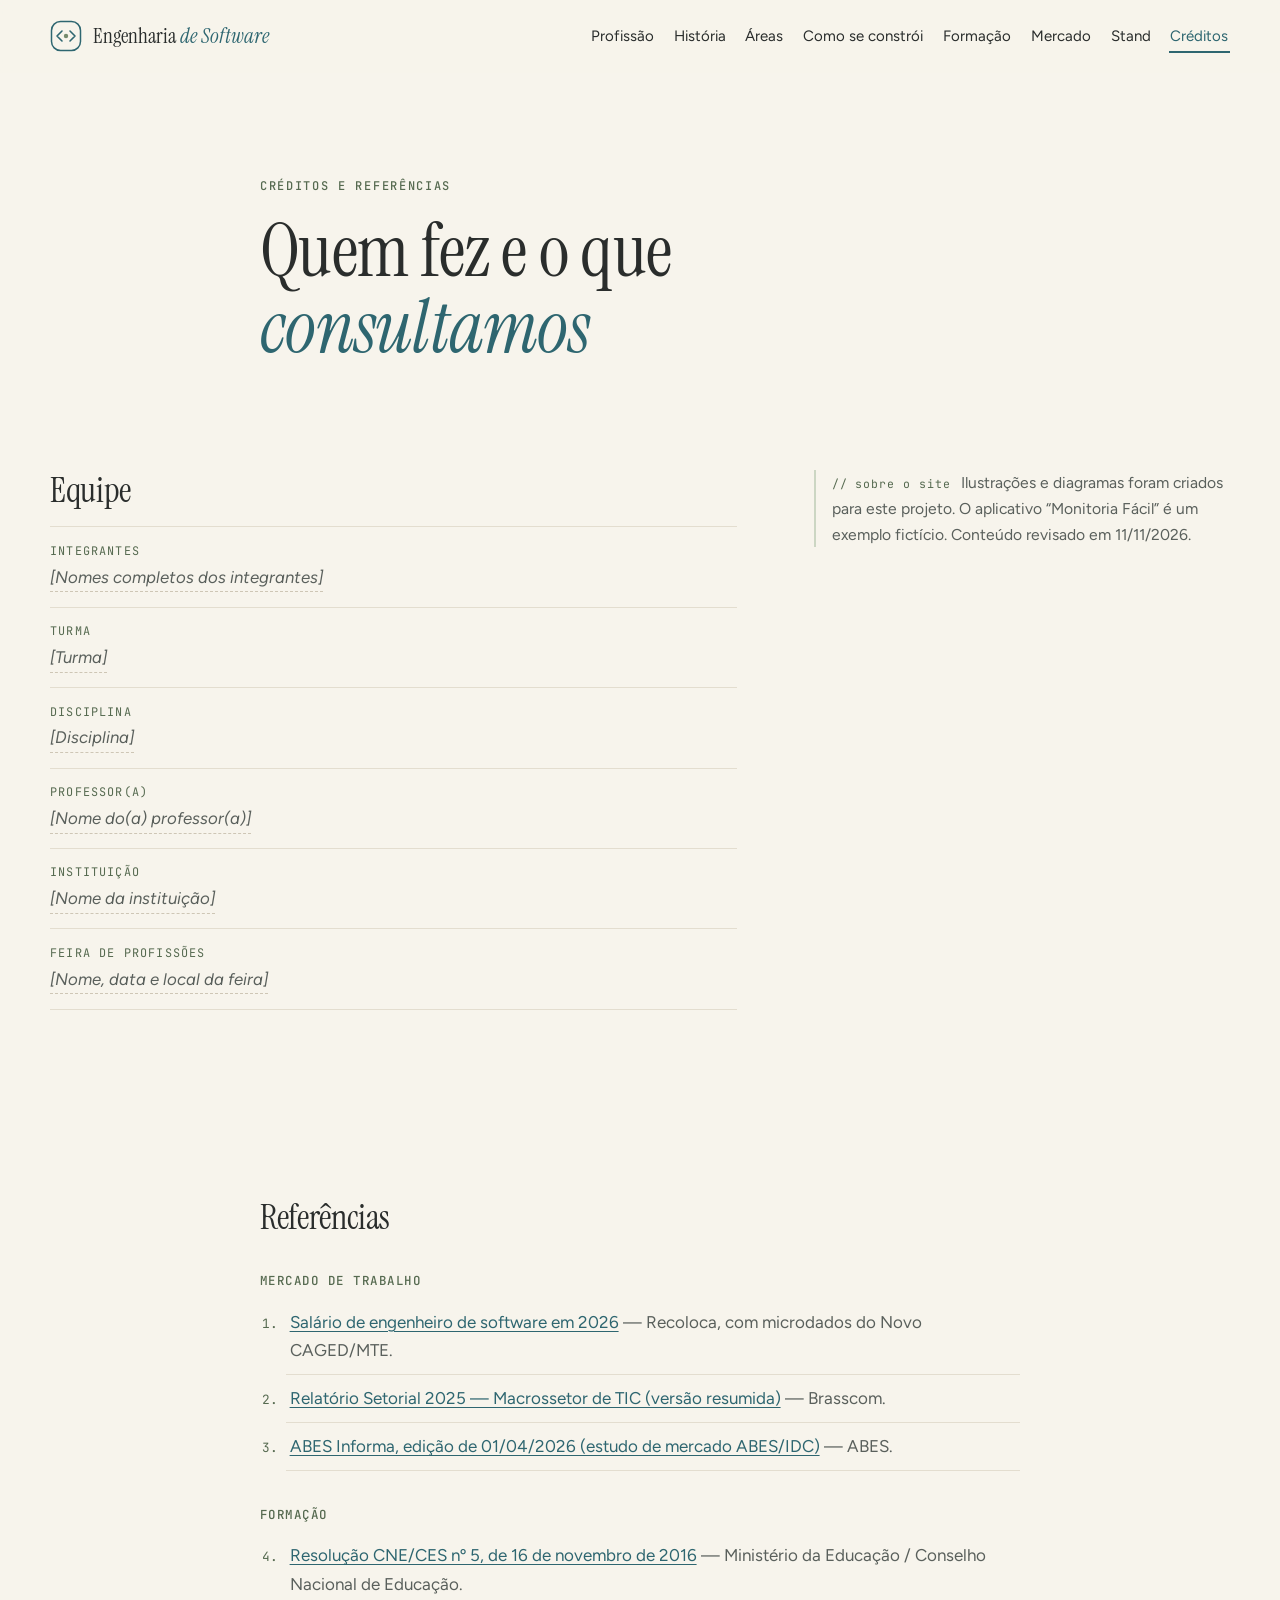
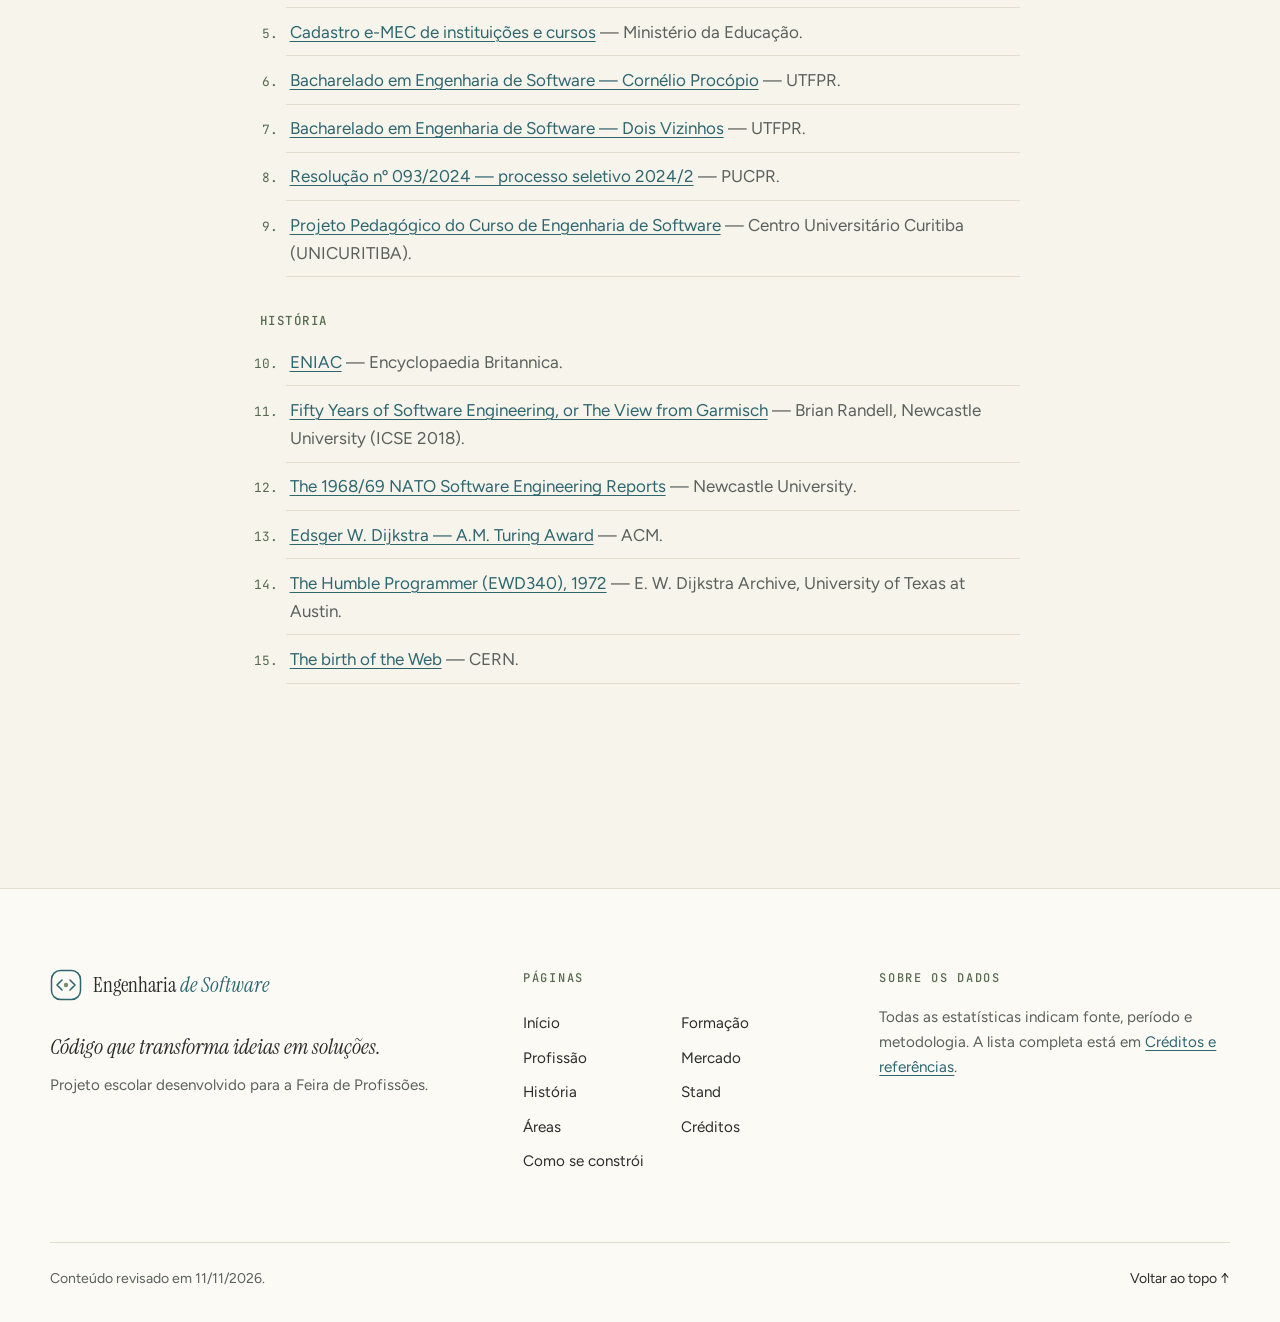
==== pages/creditos.html @ 02fe71f9 "Add files via upload" ====
<!DOCTYPE html>
<html lang="pt-BR">
<head>
  <meta charset="utf-8">
  <meta name="viewport" content="width=device-width, initial-scale=1">
  <title>Créditos e referências · Engenharia de Software</title>
  <meta name="description" content="Equipe responsável e referências consultadas.">
  <meta name="theme-color" content="#f7f4ec">
  <link rel="icon" href="../assets/icons/favicon.svg" type="image/svg+xml">
  <!-- Fontes gratuitas (Google Fonts). Sem internet, o CSS usa fontes de reserva. -->
  <link rel="preconnect" href="https://fonts.googleapis.com">
  <link rel="preconnect" href="https://fonts.gstatic.com" crossorigin>
  <link rel="stylesheet" href="https://fonts.googleapis.com/css2?family=Figtree:wght@400;500;600&amp;family=Instrument+Serif:ital@0;1&amp;family=JetBrains+Mono:wght@400;500&amp;display=swap">
  <link rel="stylesheet" href="../css/style.css">
  <link rel="stylesheet" href="../css/components.css">
  <link rel="stylesheet" href="../css/pages.css">
  <script>document.documentElement.classList.add('js');</script>
  <script src="../js/navigation.js" defer></script>
  <script src="../js/main.js" defer></script>
  <script src="../js/interactions.js" defer></script>
</head>
<body class="page page--creditos">
  <a class="skip-link" href="#conteudo">Pular para o conteúdo</a>

  <header class="site-header" id="topo">
    <div class="container site-header__inner">
      <a class="brand" href="../index.html">
        <svg class="brand__mark" viewBox="0 0 32 32" aria-hidden="true" focusable="false"><rect x="1.5" y="1.5" width="29" height="29" rx="9" fill="none" stroke="currentColor" stroke-width="1.5"/><path d="M12 11l-5 5 5 5M20 11l5 5-5 5" fill="none" stroke="currentColor" stroke-width="1.6" stroke-linecap="round" stroke-linejoin="round"/><circle cx="16" cy="16" r="2.2" fill="var(--sage-600)"/></svg>
        <span class="brand__name">Engenharia <em>de Software</em></span>
      </a>
      <button class="nav-toggle" type="button" aria-expanded="false" aria-controls="site-nav">
        <span class="nav-toggle__icon" aria-hidden="true"></span>
        <span class="nav-toggle__text">Menu</span>
      </button>
      <nav class="site-nav" id="site-nav" aria-label="Navegação principal">
        <ul class="site-nav__list">
          <li class="site-nav__home"><a href="../index.html">Início</a></li>
          <li><a href="../pages/profissao.html">Profissão</a></li>
          <li><a href="../pages/historia.html">História</a></li>
          <li><a href="../pages/areas.html">Áreas</a></li>
          <li><a href="../pages/desenvolvimento.html">Como se constrói</a></li>
          <li><a href="../pages/formacao.html">Formação</a></li>
          <li><a href="../pages/mercado.html">Mercado</a></li>
          <li><a href="../pages/stand.html">Stand</a></li>
          <li><a href="../pages/creditos.html" aria-current="page">Créditos</a></li>
        </ul>
      </nav>
    </div>
  </header>

  <main id="conteudo">
    <header class="page-head">
      <div class="container narrow">
        <p class="eyebrow">Créditos e referências</p>
        <h1 class="page-head__title">Quem fez e o que <em>consultamos</em></h1>
      </div>
    </header>

    <section class="section section--tight" aria-labelledby="equipe-title">
      <div class="container split">
        <div class="split__main">
          <h2 id="equipe-title" class="h3">Equipe</h2>
          <!-- PREENCHER: troque o texto de cada <dd class="fill"> pelos dados reais e remova a classe "fill". -->
          <dl class="credits">
            <div><dt>Integrantes</dt><dd class="fill">[Nomes completos dos integrantes]</dd></div>
            <div><dt>Turma</dt><dd class="fill">[Turma]</dd></div>
            <div><dt>Disciplina</dt><dd class="fill">[Disciplina]</dd></div>
            <div><dt>Professor(a)</dt><dd class="fill">[Nome do(a) professor(a)]</dd></div>
            <div><dt>Instituição</dt><dd class="fill">[Nome da instituição]</dd></div>
            <div><dt>Feira de Profissões</dt><dd class="fill">[Nome, data e local da feira]</dd></div>
          </dl>
        </div>
        <aside class="split__side" aria-label="Sobre o site">
          <p class="note"><span class="note__tag">sobre o site</span> Ilustrações e diagramas foram criados para este projeto. O aplicativo “Monitoria Fácil” é um exemplo fictício. Conteúdo revisado em 11/11/2026.</p>
        </aside>
      </div>
    </section>

    <section class="section" aria-labelledby="refs-title">
      <div class="container narrow">
        <h2 id="refs-title" class="h3">Referências</h2>

        <h3 class="refs__group">Mercado de trabalho</h3>
        <ol class="refs">
          <li><a href="https://recoloca.me/salario/engenheiro-de-software" target="_blank" rel="noopener noreferrer">Salário de engenheiro de software em 2026<span class="sr-only"> (abre em nova aba)</span></a> — Recoloca, com microdados do Novo CAGED/MTE.</li>
          <li><a href="https://brasscom.org.br/wp-content/uploads/2026/05/BRI2-2026-001-Relatorio-Setorial-2025-versao-resumida-v5-SITE-2.pdf" target="_blank" rel="noopener noreferrer">Relatório Setorial 2025 — Macrossetor de TIC (versão resumida)<span class="sr-only"> (abre em nova aba)</span></a> — Brasscom.</li>
          <li><a href="https://abes.org.br/wp-content/uploads/2026/04/Abes-Informa-2026-04-01.pdf" target="_blank" rel="noopener noreferrer">ABES Informa, edição de 01/04/2026 (estudo de mercado ABES/IDC)<span class="sr-only"> (abre em nova aba)</span></a> — ABES.</li>
        </ol>

        <h3 class="refs__group">Formação</h3>
        <ol class="refs" start="4">
          <li><a href="http://portal.mec.gov.br/docman/novembro-2016-pdf/52101-rces005-16-pdf/file" target="_blank" rel="noopener noreferrer">Resolução CNE/CES nº 5, de 16 de novembro de 2016<span class="sr-only"> (abre em nova aba)</span></a> — Ministério da Educação / Conselho Nacional de Educação.</li>
          <li><a href="https://emec.mec.gov.br/" target="_blank" rel="noopener noreferrer">Cadastro e-MEC de instituições e cursos<span class="sr-only"> (abre em nova aba)</span></a> — Ministério da Educação.</li>
          <li><a href="https://www.utfpr.edu.br/cursos/coordenacoes/graduacao/cornelio-procopio/cp-bacharelado-em-engenharia-de-software" target="_blank" rel="noopener noreferrer">Bacharelado em Engenharia de Software — Cornélio Procópio<span class="sr-only"> (abre em nova aba)</span></a> — UTFPR.</li>
          <li><a href="https://www.utfpr.edu.br/cursos/coordenacoes/graduacao/dois-vizinhos/dv-bacharelado-em-engenharia-de-software" target="_blank" rel="noopener noreferrer">Bacharelado em Engenharia de Software — Dois Vizinhos<span class="sr-only"> (abre em nova aba)</span></a> — UTFPR.</li>
          <li><a href="https://static.pucpr.br/pucpr/2024/04/re-093-2024-consun_ps-enem-demais-cursos-presenciais-2024-2_1a-retificacao.pdf" target="_blank" rel="noopener noreferrer">Resolução nº 093/2024 — processo seletivo 2024/2<span class="sr-only"> (abre em nova aba)</span></a> — PUCPR.</li>
          <li><a href="https://unicuritiba.edu.br/wp-content/uploads/2024/03/PPC_Bach.Eng_.de-Software.pdf" target="_blank" rel="noopener noreferrer">Projeto Pedagógico do Curso de Engenharia de Software<span class="sr-only"> (abre em nova aba)</span></a> — Centro Universitário Curitiba (UNICURITIBA).</li>
        </ol>

        <h3 class="refs__group">História</h3>
        <ol class="refs" start="10">
          <li><a href="https://www.britannica.com/technology/ENIAC" target="_blank" rel="noopener noreferrer">ENIAC<span class="sr-only"> (abre em nova aba)</span></a> — Encyclopaedia Britannica.</li>
          <li><a href="https://arxiv.org/pdf/1805.02742" target="_blank" rel="noopener noreferrer">Fifty Years of Software Engineering, or The View from Garmisch<span class="sr-only"> (abre em nova aba)</span></a> — Brian Randell, Newcastle University (ICSE 2018).</li>
          <li><a href="http://homepages.cs.ncl.ac.uk/brian.randell/NATO" target="_blank" rel="noopener noreferrer">The 1968/69 NATO Software Engineering Reports<span class="sr-only"> (abre em nova aba)</span></a> — Newcastle University.</li>
          <li><a href="https://amturing.acm.org/award_winners/dijkstra_1053701" target="_blank" rel="noopener noreferrer">Edsger W. Dijkstra — A.M. Turing Award<span class="sr-only"> (abre em nova aba)</span></a> — ACM.</li>
          <li><a href="https://www.cs.utexas.edu/~EWD/transcriptions/EWD03xx/EWD340.html" target="_blank" rel="noopener noreferrer">The Humble Programmer (EWD340), 1972<span class="sr-only"> (abre em nova aba)</span></a> — E. W. Dijkstra Archive, University of Texas at Austin.</li>
          <li><a href="https://home.cern/science/computing/the-birth-of-the-web/" target="_blank" rel="noopener noreferrer">The birth of the Web<span class="sr-only"> (abre em nova aba)</span></a> — CERN.</li>
        </ol>
      </div>
    </section>

  </main>

  <footer class="site-footer">
    <div class="container">
      <div class="site-footer__grid">
        <div class="site-footer__about">
          <a class="brand brand--footer" href="../index.html">
            <svg class="brand__mark" viewBox="0 0 32 32" aria-hidden="true" focusable="false"><rect x="1.5" y="1.5" width="29" height="29" rx="9" fill="none" stroke="currentColor" stroke-width="1.5"/><path d="M12 11l-5 5 5 5M20 11l5 5-5 5" fill="none" stroke="currentColor" stroke-width="1.6" stroke-linecap="round" stroke-linejoin="round"/><circle cx="16" cy="16" r="2.2" fill="var(--sage-600)"/></svg>
            <span class="brand__name">Engenharia <em>de Software</em></span>
          </a>
          <p class="site-footer__slogan">Código que transforma ideias em soluções.</p>
          <p class="site-footer__note">Projeto escolar desenvolvido para a Feira de Profissões.</p>
        </div>
        <nav class="site-footer__nav" aria-label="Páginas do site">
          <p class="eyebrow">Páginas</p>
          <ul>
            <li><a href="../index.html">Início</a></li>
            <li><a href="../pages/profissao.html">Profissão</a></li>
            <li><a href="../pages/historia.html">História</a></li>
            <li><a href="../pages/areas.html">Áreas</a></li>
            <li><a href="../pages/desenvolvimento.html">Como se constrói</a></li>
            <li><a href="../pages/formacao.html">Formação</a></li>
            <li><a href="../pages/mercado.html">Mercado</a></li>
            <li><a href="../pages/stand.html">Stand</a></li>
            <li><a href="../pages/creditos.html">Créditos</a></li>
          </ul>
        </nav>
        <div class="site-footer__sources">
          <p class="eyebrow">Sobre os dados</p>
          <p>Todas as estatísticas indicam fonte, período e metodologia. A lista completa está em <a href="../pages/creditos.html">Créditos e referências</a>.</p>
        </div>
      </div>
      <div class="site-footer__bottom">
        <p>Conteúdo revisado em 11/11/2026.</p>
        <a class="site-footer__top" href="#topo">Voltar ao topo <span aria-hidden="true">↑</span></a>
      </div>
    </div>
  </footer>

  <button class="to-top" type="button" aria-label="Voltar ao topo da página" hidden>
    <svg viewBox="0 0 24 24" aria-hidden="true" focusable="false"><path d="M12 19V5M6 11l6-6 6 6"/></svg>
  </button>

</body>
</html>
---- css/style.css ----
/* ==========================================================================
   ENGENHARIA DE SOFTWARE — style.css
   Base do site: variáveis, tipografia, layout, cabeçalho e rodapé.
   Identidade: minimalista e serena — marfim, verde sálvia, azul petróleo e grafite.
   ========================================================================== */

/* ---------- 1. VARIÁVEIS ---------- */
:root {
  /* Cores de fundo */
  --ivory: #f7f4ec;          /* fundo principal (branco quente) */
  --paper: #fcfaf5;          /* superfícies levemente elevadas */
  --line: #e3ddcf;           /* linhas finas */
  --line-strong: #cec6b5;

  /* Verde sálvia e verde acinzentado */
  --sage-50: #eef1e9;
  --sage-100: #e2e8da;
  --sage-200: #ccd6c3;
  --sage-400: #a2b298;
  --sage-600: #758a6d;
  --sage-700: #566a50;       /* sálvia para texto (contraste ≥ 4,5:1 no marfim) */
  --grey-green: #8a978f;
  --grey-green-700: #4f5c55;

  /* Azul petróleo suave */
  --petrol: #2e6670;         /* destaques e links (contraste ≈ 5,9:1 no marfim) */
  --petrol-700: #234f57;
  --petrol-100: #dce8e7;

  /* Grafite */
  --graphite: #2a2d2c;       /* texto principal */
  --muted: #5a605c;          /* texto secundário (contraste ≈ 5,7:1) */

  /* Tipografia */
  --f-display: "Instrument Serif", "Iowan Old Style", "Palatino Linotype", Georgia, serif;
  --f-body: "Figtree", system-ui, -apple-system, "Segoe UI", Roboto, Arial, sans-serif;
  --f-mono: "JetBrains Mono", ui-monospace, "SFMono-Regular", Menlo, Consolas, monospace;

  /* Espaçamento e medidas */
  --gutter: clamp(1.25rem, 5vw, 3rem);
  --max-w: 1180px;
  --narrow-w: 760px;
  --section-y: clamp(4rem, 9vw, 7.5rem);
  --radius: 14px;
  --header-h: 4.5rem;
  --ease: cubic-bezier(0.25, 0.6, 0.3, 1);
}

/* ---------- 2. BASE ---------- */
*, *::before, *::after { box-sizing: border-box; }
html { -webkit-text-size-adjust: 100%; scroll-padding-top: calc(var(--header-h) + 1rem); }
@media (prefers-reduced-motion: no-preference) { html { scroll-behavior: smooth; } }

body {
  margin: 0;
  background: var(--ivory);
  color: var(--graphite);
  font-family: var(--f-body);
  font-size: 1.0625rem;
  line-height: 1.65;
  -webkit-font-smoothing: antialiased;
  overflow-x: hidden;
}
img, svg, video { display: block; max-width: 100%; }
h1, h2, h3, h4, p, ul, ol, dl, dd, figure { margin: 0; }
ul, ol { list-style: none; padding: 0; }
button, input, select { font: inherit; color: inherit; }
table { border-collapse: collapse; width: 100%; }
p + p { margin-top: 1em; }
strong { font-weight: 600; }

a { color: var(--petrol); text-decoration-thickness: 1px; text-underline-offset: 0.2em; }
a:hover { color: var(--petrol-700); text-decoration-thickness: 2px; }

:focus-visible { outline: 2px solid var(--petrol); outline-offset: 3px; border-radius: 4px; }

.sr-only {
  position: absolute; width: 1px; height: 1px; margin: -1px; padding: 0;
  overflow: hidden; clip: rect(0 0 0 0); white-space: nowrap; border: 0;
}
.skip-link {
  position: absolute; left: 1rem; top: -4rem; z-index: 200;
  padding: 0.7rem 1rem; border-radius: 999px;
  background: var(--graphite); color: var(--ivory); text-decoration: none;
}
.skip-link:focus { top: 1rem; }

/* ---------- 3. TIPOGRAFIA ---------- */
h1, h2, .h2, .h3 { font-family: var(--f-display); font-weight: 400; letter-spacing: -0.01em; color: var(--graphite); }
h1 em, h2 em, .h2 em, .h3 em { font-style: italic; color: var(--petrol); }
.h2, h2.h2 { font-size: clamp(2rem, 4.4vw, 3.25rem); line-height: 1.1; max-width: 22ch; }
.h3 { font-size: clamp(1.6rem, 3vw, 2.2rem); line-height: 1.15; margin-bottom: 1rem; }
.h3--spaced { margin-top: 2.5rem; }
h3 { font-size: 1.15rem; font-weight: 600; line-height: 1.35; }

.eyebrow {
  font-family: var(--f-mono); font-size: 0.75rem; font-weight: 500;
  letter-spacing: 0.14em; text-transform: uppercase; color: var(--sage-700);
  margin-bottom: 1rem;
}

/* ---------- 4. LAYOUT ---------- */
.container { width: min(100% - 2 * var(--gutter), var(--max-w)); margin-inline: auto; }
.narrow { max-width: var(--narrow-w); }
.container.narrow { width: min(100% - 2 * var(--gutter), var(--narrow-w)); }

.section { padding-block: var(--section-y); }
.section--tight { padding-block: clamp(2.5rem, 6vw, 4.5rem); }
.section--sage { background: var(--sage-50); border-block: 1px solid var(--sage-100); }

.section-head { display: grid; gap: 0.25rem; margin-bottom: clamp(2rem, 5vw, 3.5rem); }
.section-head__lede { color: var(--muted); max-width: 58ch; margin-top: 0.75rem; }

.split { display: grid; grid-template-columns: minmax(0, 1.65fr) minmax(0, 1fr); gap: clamp(2rem, 6vw, 5rem); align-items: start; }
.split__main p { max-width: 62ch; }

/* Cabeçalho das páginas internas */
.page-head { padding-block: clamp(3.5rem, 9vw, 6.5rem) clamp(1rem, 3vw, 2rem); }
.page-head__title { font-size: clamp(2.6rem, 6.4vw, 4.6rem); line-height: 1.04; max-width: 16ch; }
.page-head__lede { margin-top: 1.5rem; font-size: clamp(1.1rem, 1.8vw, 1.3rem); color: var(--muted); max-width: 54ch; line-height: 1.55; }

/* ---------- 5. CABEÇALHO E MENU ---------- */
.site-header {
  position: sticky; top: 0; z-index: 100;
  background: rgba(247, 244, 236, 0.9);
  -webkit-backdrop-filter: saturate(1.2) blur(10px); backdrop-filter: saturate(1.2) blur(10px);
  border-bottom: 1px solid transparent;
  transition: border-color 0.3s var(--ease);
}
.site-header.is-scrolled { border-bottom-color: var(--line); }
.site-header__inner { height: var(--header-h); display: flex; align-items: center; justify-content: space-between; gap: 1.5rem; }

.brand { display: inline-flex; align-items: center; gap: 0.7rem; color: var(--graphite); text-decoration: none; }
.brand:hover { color: var(--graphite); }
.brand__mark { width: 2rem; height: 2rem; color: var(--petrol); flex: none; }
.brand__name { font-family: var(--f-display); font-size: 1.3rem; line-height: 1; white-space: nowrap; }
.brand__name em { font-style: italic; color: var(--petrol); }

.site-nav__list { display: flex; align-items: center; gap: clamp(0.4rem, 1.3vw, 1.4rem); }
.site-nav__home { display: none; }
.site-nav a {
  position: relative; display: inline-block; padding: 0.4rem 0.1rem;
  color: var(--graphite); text-decoration: none; font-size: 0.94rem;
}
.site-nav a::after {
  content: ""; position: absolute; left: 0; right: 0; bottom: 0.1rem; height: 1px;
  background: currentColor; transform: scaleX(0); transform-origin: left; transition: transform 0.3s var(--ease);
}
.site-nav a:hover::after { transform: scaleX(1); }
.site-nav a[aria-current="page"] { color: var(--petrol); }
.site-nav a[aria-current="page"]::after { transform: scaleX(1); height: 2px; }

.nav-toggle {
  display: none; align-items: center; gap: 0.6rem; min-height: 2.75rem; padding: 0 1rem;
  background: transparent; border: 1px solid var(--line-strong); border-radius: 999px; cursor: pointer;
  font-size: 0.9rem;
}
.nav-toggle__icon, .nav-toggle__icon::before, .nav-toggle__icon::after {
  display: block; width: 16px; height: 1.5px; background: currentColor; position: relative; transition: transform 0.3s var(--ease), background 0.2s;
}
.nav-toggle__icon::before, .nav-toggle__icon::after { content: ""; position: absolute; left: 0; }
.nav-toggle__icon::before { top: -5px; }
.nav-toggle__icon::after { top: 5px; }
.site-header.is-open .nav-toggle__icon { background: transparent; }
.site-header.is-open .nav-toggle__icon::before { transform: translateY(5px) rotate(45deg); }
.site-header.is-open .nav-toggle__icon::after { transform: translateY(-5px) rotate(-45deg); }

/* ---------- 6. RODAPÉ ---------- */
.site-footer { margin-top: clamp(3rem, 7vw, 6rem); border-top: 1px solid var(--line); background: var(--paper); padding-block: clamp(3rem, 7vw, 5rem) 2rem; }
.site-footer__grid { display: grid; grid-template-columns: 1.4fr 1fr 1.2fr; gap: clamp(2rem, 5vw, 4rem); }
.site-footer__slogan { font-family: var(--f-display); font-style: italic; font-size: 1.35rem; margin-top: 1.25rem; color: var(--graphite); }
.site-footer__note { margin-top: 0.5rem; color: var(--muted); font-size: 0.95rem; }
.site-footer__nav ul { columns: 2; column-gap: 1.5rem; }
.site-footer__nav li { padding: 0.2rem 0; break-inside: avoid; }
.site-footer__nav a { color: var(--graphite); text-decoration: none; font-size: 0.95rem; }
.site-footer__nav a:hover { color: var(--petrol); text-decoration: underline; }
.site-footer__sources p:not(.eyebrow) { color: var(--muted); font-size: 0.95rem; }
.site-footer__bottom {
  display: flex; flex-wrap: wrap; justify-content: space-between; gap: 1rem;
  margin-top: clamp(2.5rem, 5vw, 4rem); padding-top: 1.5rem; border-top: 1px solid var(--line);
  font-size: 0.88rem; color: var(--muted);
}
.site-footer__top { color: var(--graphite); text-decoration: none; }
.site-footer__top:hover { color: var(--petrol); }

/* ---------- 7. RESPONSIVIDADE DA BASE ---------- */
@media (max-width: 1100px) {
  /* backdrop-filter prenderia o painel fixo à altura do cabeçalho: no menu móvel, fundo sólido */
  .site-header { -webkit-backdrop-filter: none; backdrop-filter: none; background: var(--ivory); }
  .nav-toggle { display: inline-flex; }
  html:not(.js) .nav-toggle { display: none; }
  .site-nav {
    position: fixed; left: 0; right: 0; top: var(--header-h); bottom: 0;
    background: var(--ivory); padding: 1.5rem var(--gutter) 3rem; overflow-y: auto;
    opacity: 0; visibility: hidden; transform: translateY(-6px);
    transition: opacity 0.3s var(--ease), transform 0.3s var(--ease), visibility 0.3s;
  }
  .site-header.is-open .site-nav { opacity: 1; visibility: visible; transform: none; }
  .site-nav__list { flex-direction: column; align-items: stretch; gap: 0; max-width: 32rem; }
  .site-nav__home { display: block; }
  .site-nav li { border-bottom: 1px solid var(--line); }
  .site-nav a { display: block; padding: 1rem 0; font-family: var(--f-display); font-size: 1.75rem; }
  .site-nav a::after { display: none; }
  html.nav-open, html.nav-open body { overflow: hidden; }

  /* Sem JavaScript, o menu aparece sempre, em linha */
  html:not(.js) .site-header { position: static; }
  html:not(.js) .site-header__inner { height: auto; flex-wrap: wrap; padding-block: 1rem; }
  html:not(.js) .site-nav { position: static; opacity: 1; visibility: visible; transform: none; padding: 0; background: none; }
  html:not(.js) .site-nav__list { flex-direction: row; flex-wrap: wrap; gap: 0.25rem 1rem; }
  html:not(.js) .site-nav li { border: 0; }
  html:not(.js) .site-nav a { font-family: var(--f-body); font-size: 0.95rem; padding: 0.25rem 0; }
}

@media (max-width: 860px) {
  .split { grid-template-columns: minmax(0, 1fr); }
  .site-footer__grid { grid-template-columns: minmax(0, 1fr); }
}

@media (max-width: 420px) {
  .brand__name { font-size: 1.12rem; }
  .nav-toggle__text { display: none; }
  .nav-toggle { padding: 0 0.85rem; }
}
---- css/components.css ----
/* ==========================================================================
   ENGENHARIA DE SOFTWARE — components.css
   Componentes reutilizados em várias páginas.
   ========================================================================== */

/* ---------- Botões ---------- */
.btn {
  display: inline-flex; align-items: center; justify-content: center; gap: 0.5rem;
  min-height: 3rem; padding: 0.8rem 1.4rem; border-radius: 999px;
  font-weight: 500; text-decoration: none; cursor: pointer; border: 1px solid transparent;
  text-align: center; max-width: 100%;
  transition: background 0.25s var(--ease), color 0.25s var(--ease), border-color 0.25s var(--ease);
}
.btn--primary { background: var(--petrol); color: var(--ivory); }
.btn--primary:hover { background: var(--petrol-700); color: var(--ivory); text-decoration: none; }
.btn--quiet { background: transparent; color: var(--graphite); border-color: var(--line-strong); }
.btn--quiet:hover { border-color: var(--graphite); color: var(--graphite); text-decoration: none; }
.btn--small { min-height: 2.6rem; padding: 0.55rem 1.1rem; font-size: 0.95rem; }
.btn:disabled { opacity: 0.4; cursor: not-allowed; }

/* ---------- Notas de margem (toque pessoal) ---------- */
.note { color: var(--muted); font-size: 0.98rem; padding-left: 1rem; border-left: 2px solid var(--sage-200); }
.note__tag {
  display: inline-block; margin-right: 0.4rem; font-family: var(--f-mono); font-size: 0.72rem;
  letter-spacing: 0.08em; text-transform: lowercase; color: var(--sage-700);
}
.note__tag::before { content: "// "; }
.note--block {
  margin-top: clamp(2rem, 5vw, 3rem); padding: clamp(1.5rem, 3vw, 2rem);
  border: 1px solid var(--sage-200); border-left-width: 1px; border-radius: var(--radius); background: var(--sage-50);
  color: var(--graphite);
}
.note--block .note__tag { display: block; margin-bottom: 0.6rem; }
.note--block p { color: var(--graphite); max-width: 64ch; }
.source { margin-top: 1rem; font-size: 0.86rem; color: var(--muted); }
.placeholder-text { padding: 1.25rem 1.5rem; border: 1px dashed var(--line-strong); border-radius: var(--radius); color: var(--muted); font-style: italic; }

/* ---------- Listas ---------- */
.tick-list li { position: relative; padding: 0.45rem 0 0.45rem 1.5rem; }
.tick-list li::before { content: ""; position: absolute; left: 0; top: 1.05rem; width: 0.55rem; height: 0.55rem; border-radius: 50%; border: 1.5px solid var(--sage-600); }
.facts { margin-top: 1.5rem; display: grid; gap: 1rem; }
.facts li { padding: 1rem 0 1rem 1.25rem; border-left: 2px solid var(--petrol); }

.more-link { margin-top: 2rem; }
.more-link a { font-weight: 500; text-decoration: none; }
.more-link a:hover { text-decoration: underline; }

/* ---------- Código ---------- */
pre, code { font-family: var(--f-mono); }
code { font-size: 0.88em; }
.code-block, .code-card pre {
  margin: 1.5rem 0 0; padding: 1.1rem 1.25rem; overflow-x: auto;
  background: var(--paper); border: 1px solid var(--line); border-radius: 12px;
  font-size: 0.82rem; line-height: 1.7; color: var(--graphite);
}
.c { color: #7b8580; font-style: italic; }   /* comentário */
.k { color: var(--sage-700); }                 /* palavra-chave */
.f { color: var(--petrol); }                   /* função */
.s { color: #8a5a3c; }                         /* texto */
.n { color: #8a5a3c; }                         /* número */

/* ---------- Números em destaque ---------- */
.figures { display: grid; grid-template-columns: repeat(3, minmax(0, 1fr)); gap: clamp(1rem, 3vw, 2rem); }
.figures--two { grid-template-columns: repeat(2, minmax(0, 1fr)); }
.figure-stat { padding-top: 1.25rem; border-top: 1px solid var(--graphite); }
.figure-stat__place { font-family: var(--f-mono); font-size: 0.78rem; font-weight: 500; letter-spacing: 0.12em; text-transform: uppercase; color: var(--sage-700); }
.figure-stat__value { font-family: var(--f-display); font-size: clamp(2.6rem, 5vw, 3.6rem); line-height: 1; margin-top: 0.6rem; letter-spacing: -0.01em; }
.figure-stat__label { margin-top: 0.75rem; max-width: 34ch; }
.figure-stat__src { margin-top: 0.75rem; font-size: 0.84rem; color: var(--muted); }
.figure-stat__meta { margin-top: 1rem; }
.figure-stat__meta div { display: flex; flex-wrap: wrap; justify-content: space-between; gap: 0.25rem 1rem; padding: 0.55rem 0; border-top: 1px solid var(--line); font-size: 0.95rem; }
.figure-stat__meta dt { color: var(--muted); }

/* ---------- Gráficos (HTML e CSS, dados reais) ---------- */
.chart { margin-top: clamp(2rem, 5vw, 3.5rem); padding: clamp(1.25rem, 3vw, 2.25rem); background: var(--paper); border: 1px solid var(--line); border-radius: var(--radius); }
.chart__head { margin-bottom: 1.75rem; }
.chart__head h3 { font-family: var(--f-display); font-weight: 400; font-size: clamp(1.4rem, 2.6vw, 1.8rem); }
.chart__head p { margin-top: 0.4rem; color: var(--muted); max-width: 64ch; font-size: 0.97rem; }

.range-chart, .bar-chart { --label-w: clamp(6.5rem, 16vw, 10rem); --value-w: 5.5rem; --gap: 1.25rem; --ticks: 3; display: grid; gap: 1.1rem; }
.track {
  position: relative; height: 1.9rem;
  border-left: 1px solid var(--line-strong);
  background-image: linear-gradient(to right, var(--line) 1px, transparent 1px);
  background-size: calc(100% / var(--ticks)) 100%;
}
.range-row { display: grid; grid-template-columns: var(--label-w) minmax(0, 1fr); column-gap: var(--gap); row-gap: 0.35rem; align-items: center; }
.range-row__label, .bar-row__label { font-size: 0.97rem; }
.range-row__values { grid-column: 2; font-size: 0.9rem; color: var(--muted); font-variant-numeric: tabular-nums; }
.range-row__values strong { color: var(--graphite); }
.range-bar { position: absolute; top: 0.45rem; bottom: 0.45rem; left: var(--from); width: var(--width); border-radius: 999px; background: var(--sage-200); }
.range-median { position: absolute; top: 0.15rem; bottom: 0.15rem; left: var(--at); width: 3px; margin-left: -1.5px; border-radius: 2px; background: var(--petrol-700); }

.bar-row { display: grid; grid-template-columns: var(--label-w) minmax(0, 1fr) var(--value-w); column-gap: var(--gap); align-items: center; }
.bar { position: absolute; left: 0; top: 0.45rem; bottom: 0.45rem; width: var(--w); border-radius: 0 999px 999px 0; background: var(--sage-400); }
.bar--accent { background: var(--petrol); }
.bar--ghost { background: transparent; border: 1.5px dashed var(--petrol); }
.bar-row__value { font-family: var(--f-mono); font-size: 0.88rem; text-align: right; font-variant-numeric: tabular-nums; }

.axis { display: flex; justify-content: space-between; margin-left: calc(var(--label-w) + var(--gap)); font-family: var(--f-mono); font-size: 0.7rem; color: var(--muted); }
.axis--bars { margin-right: calc(var(--value-w) + var(--gap)); }

/* ---------- Tabelas ---------- */
.table-wrap { overflow-x: auto; border: 1px solid var(--line); border-radius: var(--radius); background: var(--paper); }
.data-table { min-width: 36rem; font-size: 0.97rem; }
.data-table th, .data-table td { padding: 0.95rem 1.1rem; text-align: left; vertical-align: top; border-bottom: 1px solid var(--line); }
.data-table thead th { font-family: var(--f-mono); font-size: 0.72rem; font-weight: 500; letter-spacing: 0.1em; text-transform: uppercase; color: var(--muted); }
.data-table tbody tr:last-child > * { border-bottom: 0; }
.data-table tbody th { font-weight: 600; }

/* ---------- Chips e alternadores ---------- */
.chip {
  min-height: 2.5rem; padding: 0.45rem 1rem; border-radius: 999px; cursor: pointer;
  background: transparent; border: 1px solid var(--line-strong); font-size: 0.92rem;
  transition: background 0.2s var(--ease), color 0.2s var(--ease), border-color 0.2s var(--ease);
}
.chip:hover { border-color: var(--graphite); }
.chip[aria-pressed="true"] { background: var(--graphite); color: var(--ivory); border-color: var(--graphite); }

.toggle { display: flex; align-items: flex-start; gap: 0.7rem; margin-top: 1.5rem; font-size: 0.95rem; cursor: pointer; }
.toggle input { width: 1.15rem; height: 1.15rem; margin-top: 0.2rem; accent-color: var(--petrol); flex: none; }

/* ---------- Próxima página ---------- */
.page-next { margin-top: clamp(1rem, 3vw, 2rem); }
.page-next a {
  display: flex; flex-direction: column; gap: 0.25rem; padding: 1.75rem 0;
  border-top: 1px solid var(--line); border-bottom: 1px solid var(--line); text-decoration: none; color: var(--graphite);
}
.page-next__label { font-family: var(--f-mono); font-size: 0.72rem; letter-spacing: 0.12em; text-transform: uppercase; color: var(--sage-700); }
.page-next__title { font-family: var(--f-display); font-size: clamp(1.6rem, 3.4vw, 2.3rem); transition: color 0.25s var(--ease); }
.page-next a:hover .page-next__title { color: var(--petrol); }

/* ---------- Galeria e lightbox ---------- */
.gallery { display: grid; grid-template-columns: repeat(3, minmax(0, 1fr)); gap: clamp(1rem, 2.5vw, 1.75rem); }
.slot { min-width: 0; }
.slot--wide { grid-column: span 2; }
.slot figure { display: flex; flex-direction: column; height: 100%; }
.slot__empty {
  flex: 1; width: 100%; min-width: 0; aspect-ratio: 4 / 3; display: grid; place-items: center;
  border: 1px dashed var(--line-strong); border-radius: var(--radius);
  background: radial-gradient(circle at 1px 1px, var(--line) 1px, transparent 0) 0 0 / 18px 18px, var(--paper);
}
.slot--wide .slot__empty { aspect-ratio: auto; min-height: 100%; }
.slot__kind { font-family: var(--f-mono); font-size: 0.78rem; color: var(--muted); padding: 0.35rem 0.8rem; border-radius: 999px; background: var(--ivory); border: 1px solid var(--line); }
.slot figcaption { display: flex; flex-direction: column; padding-top: 0.8rem; }
.slot figcaption strong { font-weight: 500; }
.slot figcaption span { color: var(--muted); font-size: 0.92rem; }
.slot__open { display: block; width: 100%; padding: 0; border: 0; background: none; cursor: zoom-in; border-radius: var(--radius); overflow: hidden; }
.slot__open img, .slot__video { width: 100%; aspect-ratio: 4 / 3; object-fit: cover; border-radius: var(--radius); background: var(--sage-100); }

.lightbox { width: min(92vw, 1000px); max-height: 92vh; padding: 0; border: 0; border-radius: var(--radius); background: var(--paper); color: var(--graphite); overflow: auto; }
.lightbox::backdrop { background: rgba(42, 45, 44, 0.65); }
.lightbox__img { width: 100%; max-height: 74vh; object-fit: contain; background: var(--sage-50); }
.lightbox__caption { padding: 1rem 1.25rem 1.25rem; color: var(--muted); }
.lightbox__close {
  position: absolute; top: 0.6rem; right: 0.6rem; width: 2.6rem; height: 2.6rem; border-radius: 50%;
  display: grid; place-items: center; border: 0; background: var(--ivory); font-size: 1.6rem; line-height: 1; cursor: pointer;
}

/* ---------- Voltar ao topo ---------- */
.to-top {
  position: fixed; right: max(1rem, env(safe-area-inset-right)); bottom: max(1rem, env(safe-area-inset-bottom)); z-index: 90;
  width: 2.9rem; height: 2.9rem; display: grid; place-items: center; cursor: pointer;
  border-radius: 50%; border: 1px solid var(--line-strong); background: var(--paper); color: var(--graphite);
  transition: border-color 0.2s var(--ease), transform 0.2s var(--ease);
}
.to-top[hidden] { display: none; }
.to-top:hover { border-color: var(--graphite); transform: translateY(-2px); }
.to-top svg { width: 1.1rem; height: 1.1rem; fill: none; stroke: currentColor; stroke-width: 1.6; stroke-linecap: round; stroke-linejoin: round; }

/* ---------- Animações discretas ---------- */
html.js .reveal { opacity: 0; transform: translateY(12px); transition: opacity 0.8s var(--ease), transform 0.8s var(--ease); }
html.js .reveal.is-visible { opacity: 1; transform: none; }
html.js [data-chart] .bar, html.js [data-chart] .range-bar, html.js [data-chart] .stack__bar { clip-path: inset(0 100% 0 0); transition: clip-path 1.1s var(--ease) 0.15s; }
html.js [data-chart].is-visible .bar, html.js [data-chart].is-visible .range-bar, html.js [data-chart].is-visible .stack__bar { clip-path: inset(0 0 0 0); }

@media (prefers-reduced-motion: reduce) {
  *, *::before, *::after { animation-duration: 0.01ms !important; animation-iteration-count: 1 !important; transition-duration: 0.01ms !important; transition-delay: 0s !important; scroll-behavior: auto !important; }
  html.js .reveal { opacity: 1; transform: none; }
  html.js [data-chart] .bar, html.js [data-chart] .range-bar, html.js [data-chart] .stack__bar { clip-path: none; }
}

/* ---------- Responsividade dos componentes ---------- */
@media (max-width: 860px) {
  .figures { grid-template-columns: minmax(0, 1fr); }
  .gallery { grid-template-columns: repeat(2, minmax(0, 1fr)); }
}
@media (max-width: 600px) {
  .figures--two { grid-template-columns: minmax(0, 1fr); }
  .gallery { grid-template-columns: minmax(0, 1fr); }
  .slot--wide { grid-column: auto; }
  .slot--wide .slot__empty { aspect-ratio: 4 / 3; min-height: 0; }
  .range-chart, .bar-chart { --label-w: 0px; --gap: 0.75rem; --value-w: 4.6rem; }
  .range-row { grid-template-columns: minmax(0, 1fr); }
  .range-row__values { grid-column: 1; }
  .bar-row { grid-template-columns: minmax(0, 1fr) var(--value-w); row-gap: 0.3rem; }
  .bar-row__label { grid-column: 1 / -1; }
  .axis { margin-left: 0; }
}
---- css/pages.css ----
/* ==========================================================================
   ENGENHARIA DE SOFTWARE — pages.css
   Estilos específicos de cada página.
   ========================================================================== */

/* ---------- INÍCIO: hero ---------- */
.hero { padding-block: clamp(3rem, 8vw, 6.5rem) clamp(3rem, 7vw, 5rem); }
.hero__inner { display: grid; grid-template-columns: minmax(0, 1.05fr) minmax(0, 1fr); gap: clamp(2.5rem, 6vw, 5rem); align-items: center; }
.hero__title { font-size: clamp(3rem, 7.4vw, 6rem); line-height: 0.98; letter-spacing: -0.02em; }
.hero__title em { display: block; }
.hero__slogan { margin-top: 1.5rem; font-family: var(--f-display); font-style: italic; font-size: clamp(1.4rem, 2.6vw, 1.9rem); color: var(--sage-700); }
.hero__lede { margin-top: 1.25rem; max-width: 46ch; color: var(--muted); font-size: 1.1rem; }
.hero__actions { display: flex; flex-wrap: wrap; gap: 0.75rem; margin-top: 2.25rem; }

.hero__visual { position: relative; }
.system-sketch { width: 100%; height: auto; }
.sketch__lines path { fill: none; stroke: var(--sage-400); stroke-width: 1.5; stroke-linecap: round; }
.sketch__loop { stroke-dasharray: 4 6; stroke: var(--grey-green) !important; }
.sketch__nodes rect { fill: var(--paper); stroke: var(--graphite); stroke-width: 1.2; }
.sketch__nodes rect:nth-child(2) { fill: var(--petrol-100); stroke: var(--petrol); }
.sketch__labels text { font-family: var(--f-mono); font-size: 13px; text-anchor: middle; fill: var(--graphite); }
.sketch__labels .sketch__note { font-size: 11px; fill: var(--muted); text-anchor: start; }
.sketch__dot { fill: var(--petrol); }
.code-card { position: relative; width: min(86%, 340px); margin: -1.25rem 0 0 auto; }
.h2--statement { font-size: clamp(1.8rem, 3.4vw, 2.5rem); max-width: 30ch; line-height: 1.2; }
.code-card pre { margin: 0; background: rgba(252, 250, 245, 0.96); font-size: 0.78rem; }
.hero__caption { margin-top: 1rem; font-size: 0.82rem; color: var(--muted); }

/* desenho das linhas ao carregar (só sem preferência por movimento reduzido) */
@media (prefers-reduced-motion: no-preference) {
  html.js .sketch__lines path { stroke-dasharray: 260; stroke-dashoffset: 260; animation: draw 1.6s var(--ease) 0.3s forwards; }
  html.js .sketch__lines .sketch__loop { stroke-dasharray: 4 6; stroke-dashoffset: 0; animation: none; opacity: 0; animation: fade 1s var(--ease) 1.4s forwards; }
  html.js .code-card { opacity: 0; transform: translateY(10px); animation: rise 0.9s var(--ease) 0.9s forwards; }
}
@keyframes draw { to { stroke-dashoffset: 0; } }
@keyframes fade { to { opacity: 1; } }
@keyframes rise { to { opacity: 1; transform: none; } }

/* ---------- INÍCIO: demais blocos ---------- */
.topic-list { border-top: 1px solid var(--line); }
.topic-list a {
  display: grid; grid-template-columns: minmax(10rem, 1fr) 2fr; gap: 1.5rem; align-items: baseline;
  padding: 1.25rem 0; border-bottom: 1px solid var(--line); text-decoration: none; color: var(--graphite);
}
.topic-list__name { font-family: var(--f-display); font-size: clamp(1.4rem, 2.4vw, 1.75rem); transition: color 0.25s var(--ease); }
.topic-list__desc { color: var(--muted); }
.topic-list a:hover .topic-list__name { color: var(--petrol); }

.flow { display: grid; grid-template-columns: repeat(8, minmax(0, 1fr)); gap: 0; counter-reset: flow; }
.flow li { position: relative; padding: 1.4rem 0.75rem 0 0; border-top: 1px solid var(--sage-400); font-size: 0.97rem; }
.flow li::before { content: ""; position: absolute; top: -5px; left: 0; width: 9px; height: 9px; border-radius: 50%; background: var(--ivory); border: 1.5px solid var(--sage-700); }
.flow li:nth-child(5)::before { background: var(--petrol); border-color: var(--petrol); }
.flow__no { display: block; font-family: var(--f-mono); font-size: 0.72rem; color: var(--sage-700); margin-bottom: 0.2rem; }

.invite { display: flex; flex-wrap: wrap; align-items: flex-end; justify-content: space-between; gap: 2rem; padding: clamp(2rem, 5vw, 3.5rem); border: 1px solid var(--sage-200); border-radius: 22px; background: var(--sage-50); }
.invite p:not(.eyebrow) { margin-top: 0.75rem; color: var(--muted); max-width: 48ch; }

/* ---------- PROFISSÃO ---------- */
.compare { border-top: 1px solid var(--graphite); }
.compare__row { display: grid; grid-template-columns: 0.8fr 1.2fr 1.6fr; gap: 1.5rem; padding: 1.1rem 0; border-bottom: 1px solid var(--line); }
.compare__row--head { font-family: var(--f-mono); font-size: 0.74rem; letter-spacing: 0.1em; text-transform: uppercase; color: var(--muted); }
.compare__row [role="rowheader"] { font-weight: 600; }
.compare__row [role="cell"]:last-child { color: var(--graphite); }
.compare__row [role="cell"]:nth-child(2) { color: var(--muted); }

.steps-list { display: grid; grid-template-columns: repeat(auto-fit, minmax(15rem, 1fr)); gap: 2rem 2.5rem; counter-reset: step; }
.steps-list li { counter-increment: step; padding-top: 1rem; border-top: 1px solid var(--sage-400); }
.steps-list li::before { content: counter(step, decimal-leading-zero); display: block; font-family: var(--f-mono); font-size: 0.75rem; color: var(--sage-700); margin-bottom: 0.4rem; }
.steps-list p { margin-top: 0.4rem; color: var(--muted); }

.uses { display: grid; grid-template-columns: repeat(auto-fit, minmax(14rem, 1fr)); gap: 0 2.5rem; border-top: 1px solid var(--line); }
.uses div { padding: 1.1rem 0; border-bottom: 1px solid var(--line); }
.uses dt { font-family: var(--f-display); font-size: 1.45rem; }
.uses dd { color: var(--muted); margin-top: 0.2rem; }

/* ---------- HISTÓRIA: linha do tempo ---------- */
.timeline-layout { display: grid; grid-template-columns: 14rem minmax(0, 1fr); gap: clamp(2rem, 6vw, 5rem); align-items: start; }
.timeline-index { position: sticky; top: calc(var(--header-h) + 1.5rem); }
.timeline-index__title { font-family: var(--f-mono); font-size: 0.75rem; font-weight: 500; letter-spacing: 0.14em; text-transform: uppercase; color: var(--sage-700); margin-bottom: 1rem; }
.timeline-index__list { counter-reset: idx; border-left: 1px solid var(--line); }
.timeline-index__list li { counter-increment: idx; }
.timeline-index__list a {
  display: block; padding: 0.4rem 0 0.4rem 1rem; margin-left: -1px; border-left: 2px solid transparent;
  color: var(--muted); text-decoration: none; font-size: 0.92rem; transition: color 0.2s var(--ease), border-color 0.2s var(--ease);
}
.timeline-index__list a:hover { color: var(--graphite); }
.timeline-index__list a.is-active { color: var(--petrol); border-left-color: var(--petrol); }

.timeline { position: relative; }
.timeline::before { content: ""; position: absolute; left: 1.75rem; top: 0.5rem; bottom: 0.5rem; width: 1px; background: var(--line-strong); }
.timeline::after { content: ""; position: absolute; left: 1.75rem; top: 0.5rem; width: 1px; height: calc(var(--p, 0) * (100% - 1rem)); background: var(--petrol); }
.milestone { position: relative; display: grid; grid-template-columns: 3.5rem minmax(0, 1fr); gap: 1.5rem; padding-bottom: clamp(2.5rem, 5vw, 3.75rem); }
.milestone__mark {
  position: relative; z-index: 1; width: 3.5rem; height: 3.5rem; border-radius: 50%;
  display: grid; place-items: center; background: var(--ivory); border: 1px solid var(--line-strong);
  transition: border-color 0.3s var(--ease), background 0.3s var(--ease);
}
.milestone__mark svg { width: 1.9rem; height: 1.9rem; fill: none; stroke: var(--sage-700); stroke-width: 2.4; stroke-linecap: round; stroke-linejoin: round; }
.milestone.is-active .milestone__mark { border-color: var(--petrol); background: var(--petrol-100); }
.milestone.is-active .milestone__mark svg { stroke: var(--petrol); }
.milestone--key .milestone__mark { border: 1.5px solid var(--petrol); }
.milestone__period { font-family: var(--f-mono); font-size: 0.76rem; letter-spacing: 0.08em; text-transform: uppercase; color: var(--sage-700); }
.milestone h3 { font-family: var(--f-display); font-weight: 400; font-size: clamp(1.6rem, 3vw, 2.1rem); line-height: 1.12; margin: 0.4rem 0 0.75rem; }
.milestone__body > p:not(.milestone__period):not(.source) { max-width: 62ch; }
.milestone--key .milestone__body { padding: 1.5rem; margin-top: -1.5rem; border-radius: var(--radius); background: var(--petrol-100); }
.milestone__more {
  margin-top: 1rem; display: inline-flex; align-items: center; gap: 0.5rem; padding: 0.35rem 0; min-height: 2.5rem;
  background: none; border: 0; border-bottom: 1px solid var(--graphite); cursor: pointer; font-size: 0.92rem;
}
.milestone__more::after { content: "+"; font-family: var(--f-mono); }
.milestone__more[aria-expanded="true"]::after { content: "−"; }
.milestone__more:hover { color: var(--petrol); border-color: var(--petrol); }
.milestone__extra { margin-top: 0.75rem !important; padding-left: 1rem; border-left: 2px solid var(--sage-400); color: var(--graphite); max-width: 60ch; }
html:not(.js) .milestone__more { display: none; }
html:not(.js) .milestone__extra[hidden] { display: block; }

/* ---------- ÁREAS ---------- */
.filter { display: flex; flex-wrap: wrap; align-items: center; gap: 0.75rem 1rem; padding-bottom: 1.75rem; margin-bottom: 1rem; border-bottom: 1px solid var(--line); }
.filter__title { font-family: var(--f-mono); font-size: 0.75rem; font-weight: 500; letter-spacing: 0.12em; text-transform: uppercase; color: var(--sage-700); margin-right: 0.5rem; }
.filter__buttons { display: flex; flex-wrap: wrap; gap: 0.5rem; }
.filter__status { width: 100%; font-size: 0.88rem; color: var(--muted); }
html:not(.js) .filter { display: none; }

.area {
  display: grid; grid-template-columns: 5.5rem minmax(0, 1fr); gap: clamp(1.25rem, 4vw, 3rem);
  padding: clamp(1.75rem, 4vw, 2.5rem) 0; border-bottom: 1px solid var(--line);
  scroll-margin-top: calc(var(--header-h) + 1rem);
}
.area[hidden] { display: none; }
.area__glyph { width: 5.5rem; height: 5.5rem; border-radius: 22px; display: grid; place-items: center; background: color-mix(in srgb, var(--tone) 10%, var(--ivory)); }
.area__glyph svg { width: 3rem; height: 3rem; fill: none; stroke: var(--tone); stroke-width: 2; stroke-linecap: round; stroke-linejoin: round; }
.area__no { font-family: var(--f-mono); font-size: 0.75rem; color: var(--tone); }
.area h3 { font-family: var(--f-display); font-weight: 400; font-size: clamp(1.7rem, 3.2vw, 2.3rem); line-height: 1.1; margin: 0.2rem 0 0.7rem; }
.area__text > p:not(.area__no) { max-width: 62ch; }
.area__examples { margin-top: 0.9rem !important; color: var(--muted); }
.area__examples span { font-family: var(--f-mono); font-size: 0.72rem; letter-spacing: 0.08em; text-transform: uppercase; color: var(--tone); margin-right: 0.5rem; }

/* ---------- COMO SE CONSTRÓI ---------- */
.disclaimer { padding: clamp(1.5rem, 3vw, 2rem); border: 1px solid var(--sage-200); border-radius: var(--radius); background: var(--sage-50); }
.disclaimer__tag { display: inline-block; margin-bottom: 0.75rem; padding: 0.25rem 0.75rem; border-radius: 999px; background: var(--ivory); border: 1px solid var(--sage-200); font-family: var(--f-mono); font-size: 0.74rem; color: var(--sage-700); }
.disclaimer .h3 { font-size: clamp(1.4rem, 2.6vw, 1.85rem); }

.lifecycle__nav { display: grid; grid-template-columns: repeat(8, minmax(0, 1fr)); gap: 0; margin-bottom: clamp(1.5rem, 4vw, 2.5rem); }
.lifecycle__tab {
  position: relative; display: flex; flex-direction: column; align-items: flex-start; gap: 0.5rem;
  padding: 0 0.5rem 0.75rem 0; background: none; border: 0; cursor: pointer; text-align: left; color: var(--muted);
}
.lifecycle__tab::before { content: ""; position: absolute; left: 0; right: 0; top: 0.95rem; height: 1px; background: var(--line-strong); z-index: 0; }
.lifecycle__tab.is-done::before, .lifecycle__tab[aria-selected="true"]::before { background: var(--petrol); }
.lifecycle__n {
  position: relative; z-index: 1; display: grid; place-items: center; width: 1.9rem; height: 1.9rem; border-radius: 50%;
  border: 1px solid var(--line-strong); background: var(--ivory); font-family: var(--f-mono); font-size: 0.8rem;
  transition: background 0.25s var(--ease), color 0.25s var(--ease), border-color 0.25s var(--ease);
}
.lifecycle__tab.is-done .lifecycle__n { border-color: var(--petrol); color: var(--petrol); }
.lifecycle__tab[aria-selected="true"] { color: var(--graphite); }
.lifecycle__tab[aria-selected="true"] .lifecycle__n { background: var(--petrol); border-color: var(--petrol); color: var(--ivory); }
.lifecycle__label { font-size: 0.9rem; line-height: 1.25; }
.lifecycle__tab:hover { color: var(--graphite); }

.lc-panel { display: grid; grid-template-columns: minmax(0, 1fr) minmax(0, 1.1fr); gap: clamp(1.5rem, 5vw, 4rem); align-items: start; }
html.js .lc-panel[hidden] { display: none; }
html:not(.js) .lc-panel { padding-bottom: 3rem; margin-bottom: 3rem; border-bottom: 1px solid var(--line); }
html:not(.js) .lifecycle__nav, html:not(.js) .lifecycle__controls { display: none; }
.lc-panel__step { font-family: var(--f-mono); font-size: 0.75rem; color: var(--sage-700); letter-spacing: 0.06em; }
.lc-panel__role h3 { font-family: var(--f-display); font-weight: 400; font-size: clamp(1.9rem, 3.6vw, 2.6rem); line-height: 1.08; margin: 0.4rem 0 1rem; }
.lc-panel__role p { max-width: 52ch; }
.lc-panel__example { padding: clamp(1.25rem, 3vw, 1.75rem); background: var(--paper); border: 1px solid var(--line); border-radius: var(--radius); }
.example-tag { font-family: var(--f-mono); font-size: 0.74rem; color: var(--sage-700); margin-bottom: 0.9rem; }
.example-tag::before { content: "// "; }
.artifact { margin-top: 1rem !important; padding: 0.9rem 1rem; border-radius: 10px; background: var(--petrol-100); }
.artifact__label { display: block; font-family: var(--f-mono); font-size: 0.72rem; color: var(--petrol-700); margin-bottom: 0.2rem; }
.req-list li { padding: 0.55rem 0; border-bottom: 1px solid var(--line); }
.req-list li:last-child { border-bottom: 0; }
.req-list code { display: inline-block; min-width: 3.4rem; padding: 0.05rem 0.4rem; margin-right: 0.4rem; border-radius: 6px; background: var(--sage-50); color: var(--sage-700); font-size: 0.78rem; }
.plan { display: grid; grid-template-columns: repeat(3, minmax(0, 1fr)); gap: 1rem; }
.plan__col { padding-top: 0.75rem; border-top: 1px solid var(--sage-400); font-size: 0.95rem; }
.plan__title { font-weight: 600; margin-bottom: 0.25rem; }
.arch { width: 100%; height: auto; margin-bottom: 1rem; }
.arch rect { fill: var(--ivory); stroke: var(--graphite); stroke-width: 1.2; }
.arch .arch__core { fill: var(--petrol-100); stroke: var(--petrol); }
.arch path { fill: none; stroke: var(--sage-600); stroke-width: 1.5; }
.arch .arch__arrow { stroke-linejoin: round; }
.arch text { font-family: var(--f-mono); font-size: 13px; text-anchor: middle; fill: var(--graphite); }
.arch .arch__note { font-size: 11px; fill: var(--muted); }

.demo-form { display: grid; grid-template-columns: repeat(3, minmax(0, 1fr)) auto; gap: 0.75rem; align-items: end; }
.field { display: flex; flex-direction: column; gap: 0.3rem; min-width: 0; }
.field label { font-size: 0.85rem; color: var(--muted); }
.field select { min-height: 2.6rem; padding: 0.4rem 0.6rem; border-radius: 10px; border: 1px solid var(--line-strong); background: var(--ivory); }
.demo-result { margin-top: 1rem; padding: 0.8rem 1rem; border-radius: 10px; background: var(--sage-50); font-size: 0.95rem; }
.demo-result.is-ok { background: var(--sage-100); color: #35472f; }
.demo-result.is-error { background: #f4e6dc; color: #6f3a1d; }
.demo-agenda { margin-top: 1.25rem; }
.demo-agenda__title { font-family: var(--f-mono); font-size: 0.74rem; color: var(--sage-700); margin-bottom: 0.4rem; }
.demo-agenda ul { margin-bottom: 0.9rem; }
.demo-agenda li { padding: 0.4rem 0; border-bottom: 1px solid var(--line); font-size: 0.93rem; }
.demo-agenda li small { color: var(--muted); }

.test-list { counter-reset: t; margin-bottom: 1.25rem; }
.test-list li { position: relative; padding: 0.55rem 0 0.55rem 2.1rem; border-bottom: 1px solid var(--line); font-size: 0.95rem; }
.test-list li::before {
  content: "·"; position: absolute; left: 0; top: 0.55rem; width: 1.4rem; height: 1.4rem; border-radius: 50%;
  display: grid; place-items: center; font-family: var(--f-mono); font-size: 0.8rem; border: 1px solid var(--line-strong); color: var(--muted);
}
.test-list li.is-pass::before { content: "✓"; border-color: var(--sage-600); background: var(--sage-100); color: #35472f; }
.test-list li.is-fail::before { content: "×"; border-color: #a65a32; background: #f4e6dc; color: #6f3a1d; }
.test-list li.is-fail { color: #6f3a1d; }
.test-summary { margin-top: 1rem; font-size: 0.95rem; color: var(--muted); }
.test-summary.is-ok { color: #35472f; }
.test-summary.is-error { color: #6f3a1d; }

.pipeline { display: grid; gap: 0; }
.pipeline__step { position: relative; display: flex; align-items: center; gap: 0.9rem; padding: 0.8rem 0; color: var(--muted); }
.pipeline__step + .pipeline__step::before { content: ""; position: absolute; left: 0.55rem; top: -0.8rem; height: 1.6rem; width: 1px; background: var(--line-strong); }
.pipeline__dot { width: 1.15rem; height: 1.15rem; border-radius: 50%; border: 1.5px solid var(--line-strong); background: var(--ivory); flex: none; }
.pipeline__step.is-done { color: var(--graphite); }
.pipeline__step.is-done .pipeline__dot { background: var(--sage-600); border-color: var(--sage-600); }
.pipeline__step.is-blocked { color: #6f3a1d; }
.pipeline__step.is-blocked .pipeline__dot { background: #f4e6dc; border-color: #a65a32; }
.pipeline__status { margin-top: 1rem; padding: 0.8rem 1rem; border-radius: 10px; background: var(--sage-50); font-size: 0.95rem; }
.pipeline__status.is-ok { background: var(--sage-100); color: #35472f; }
.pipeline__status.is-error { background: #f4e6dc; color: #6f3a1d; }
.cycle-back { margin-top: 1.25rem !important; color: var(--petrol-700); font-style: italic; }

.lifecycle__controls { display: flex; align-items: center; justify-content: space-between; gap: 1rem; margin-top: clamp(2rem, 4vw, 3rem); padding-top: 1.25rem; border-top: 1px solid var(--line); }
.lifecycle__counter { font-family: var(--f-mono); font-size: 0.85rem; color: var(--muted); white-space: nowrap; }

/* ---------- FORMAÇÃO ---------- */
.curriculum { display: grid; grid-template-columns: repeat(4, minmax(0, 1fr)); gap: clamp(1.5rem, 3vw, 2.5rem); }
.curriculum__group h3 { font-family: var(--f-display); font-weight: 400; font-size: 1.7rem; padding-bottom: 0.6rem; margin-bottom: 0.4rem; border-bottom: 1px solid var(--sage-400); }
.curriculum__group li { padding: 0.55rem 0; border-bottom: 1px solid var(--sage-100); font-size: 0.95rem; color: var(--muted); }
.curriculum__group li strong { display: block; color: var(--graphite); font-weight: 600; }

/* ---------- MERCADO ---------- */
.three { display: grid; grid-template-columns: repeat(3, minmax(0, 1fr)); gap: clamp(1.25rem, 3vw, 2.5rem); margin-bottom: 2rem; }
.three article { padding-top: 1rem; border-top: 1px solid var(--graphite); }
.three__kind { font-family: var(--f-mono); font-size: 0.75rem; letter-spacing: 0.08em; text-transform: uppercase; color: var(--sage-700); }
.three__value { font-family: var(--f-display); font-size: clamp(2.2rem, 4vw, 3rem); line-height: 1.1; margin: 0.4rem 0 0.6rem !important; }
.three .source { margin-top: 0.6rem; }

.stack__bar { display: flex; height: 2.4rem; border-radius: 999px; overflow: hidden; gap: 2px; background: var(--line); }
.stack__seg { width: var(--w); height: 100%; }
.stack__seg--1, .swatch--1 { background: var(--petrol); }
.stack__seg--2, .swatch--2 { background: var(--sage-600); }
.stack__seg--3, .swatch--3 { background: var(--sage-400); }
.stack__seg--4, .swatch--4 { background: var(--grey-green); }
.stack__seg--5, .swatch--5 { background: var(--sage-200); }
.stack__seg--6, .swatch--6 { background: #bcc4be; }
.stack__seg--7, .swatch--7 { background: var(--petrol-100); }
.stack__legend { display: grid; grid-template-columns: repeat(auto-fit, minmax(min(16rem, 100%), 1fr)); gap: 0.2rem 2rem; margin-top: 1.5rem; }
.stack__legend li { display: flex; align-items: baseline; gap: 0.6rem; padding: 0.45rem 0; border-bottom: 1px solid var(--line); font-size: 0.95rem; }
.stack__legend strong { margin-left: auto; font-variant-numeric: tabular-nums; }
.stack__legend small { color: var(--muted); font-family: var(--f-mono); font-size: 0.75rem; min-width: 4.5rem; text-align: right; }
.swatch { width: 0.8rem; height: 0.8rem; border-radius: 3px; flex: none; transform: translateY(1px); }

/* ---------- CRÉDITOS ---------- */
.credits div { padding: 0.9rem 0; border-top: 1px solid var(--line); }
.credits div:last-child { border-bottom: 1px solid var(--line); }
.credits dt { font-family: var(--f-mono); font-size: 0.74rem; letter-spacing: 0.1em; text-transform: uppercase; color: var(--sage-700); }
.credits dd { margin-top: 0.15rem; font-size: 1.05rem; }
.fill { color: var(--muted); font-style: italic; border-bottom: 1px dashed var(--line-strong); display: inline-block; }
.refs__group { font-family: var(--f-mono); font-size: 0.78rem; font-weight: 500; letter-spacing: 0.12em; text-transform: uppercase; color: var(--sage-700); margin: 2.25rem 0 0.5rem; }
.refs { list-style: decimal; padding-left: 1.6rem; }
.refs li { padding: 0.6rem 0 0.6rem 0.25rem; border-bottom: 1px solid var(--line); color: var(--muted); }
.refs li::marker { font-family: var(--f-mono); font-size: 0.8rem; color: var(--sage-700); }
.refs a { overflow-wrap: anywhere; }

/* ---------- RESPONSIVIDADE DAS PÁGINAS ---------- */
@media (max-width: 1000px) {
  .flow { grid-template-columns: repeat(4, minmax(0, 1fr)); row-gap: 2rem; }
  .curriculum { grid-template-columns: repeat(2, minmax(0, 1fr)); }
  .lifecycle__nav { grid-template-columns: repeat(4, minmax(0, 1fr)); row-gap: 1.25rem; }
  .lc-panel { grid-template-columns: minmax(0, 1fr); }
}
@media (max-width: 860px) {
  .hero__inner { grid-template-columns: minmax(0, 1fr); }
  .hero__visual { max-width: 34rem; }
  .timeline-layout { grid-template-columns: minmax(0, 1fr); }
  .timeline-index { display: none; }
  .three { grid-template-columns: minmax(0, 1fr); }
  .compare__row { grid-template-columns: 1fr 1fr; }
  .compare__row [role="rowheader"], .compare__row--head span:first-child { grid-column: 1 / -1; }
  .compare__row--head span:first-child { display: none; }
}
@media (max-width: 600px) {
  .code-card { width: 100%; margin-top: 0.5rem; }
  .topic-list a { grid-template-columns: minmax(0, 1fr); gap: 0.25rem; }
  .flow { grid-template-columns: repeat(2, minmax(0, 1fr)); }
  .curriculum { grid-template-columns: minmax(0, 1fr); }
  .plan { grid-template-columns: minmax(0, 1fr); }
  .demo-form { grid-template-columns: 1fr 1fr; }
  .demo-form .btn { grid-column: 1 / -1; }
  .area { grid-template-columns: minmax(0, 1fr); gap: 1rem; }
  .area__glyph { width: 4rem; height: 4rem; border-radius: 16px; }
  .area__glyph svg { width: 2.3rem; height: 2.3rem; }
  .milestone { grid-template-columns: 2.75rem minmax(0, 1fr); gap: 1rem; }
  .milestone__mark { width: 2.75rem; height: 2.75rem; }
  .milestone__mark svg { width: 1.5rem; height: 1.5rem; }
  .timeline::before, .timeline::after { left: 1.375rem; }
  .milestone--key .milestone__body { padding: 1.1rem; margin-top: -1.1rem; }
  .compare__row { grid-template-columns: minmax(0, 1fr); gap: 0.35rem; }
  .compare__row--head { display: none; }
  .compare__row [role="cell"]:nth-child(2)::before { content: "Programar: "; font-weight: 600; color: var(--graphite); }
  .compare__row [role="cell"]:nth-child(3)::before { content: "Engenharia: "; font-weight: 600; color: var(--petrol); }
  .lifecycle__controls .btn { padding-inline: 0.85rem; }
}

/* ---------- Telas muito estreitas (≤ 420px) ---------- */
@media (max-width: 420px) {
  .hero__title { font-size: 12.5vw; }
  .lifecycle__controls { flex-wrap: wrap; }
  .lifecycle__counter { order: -1; width: 100%; text-align: center; }
  .stack__legend { grid-template-columns: minmax(0, 1fr); }
  .stack__legend li { flex-wrap: wrap; }
  .stack__legend small { min-width: 0; }
}
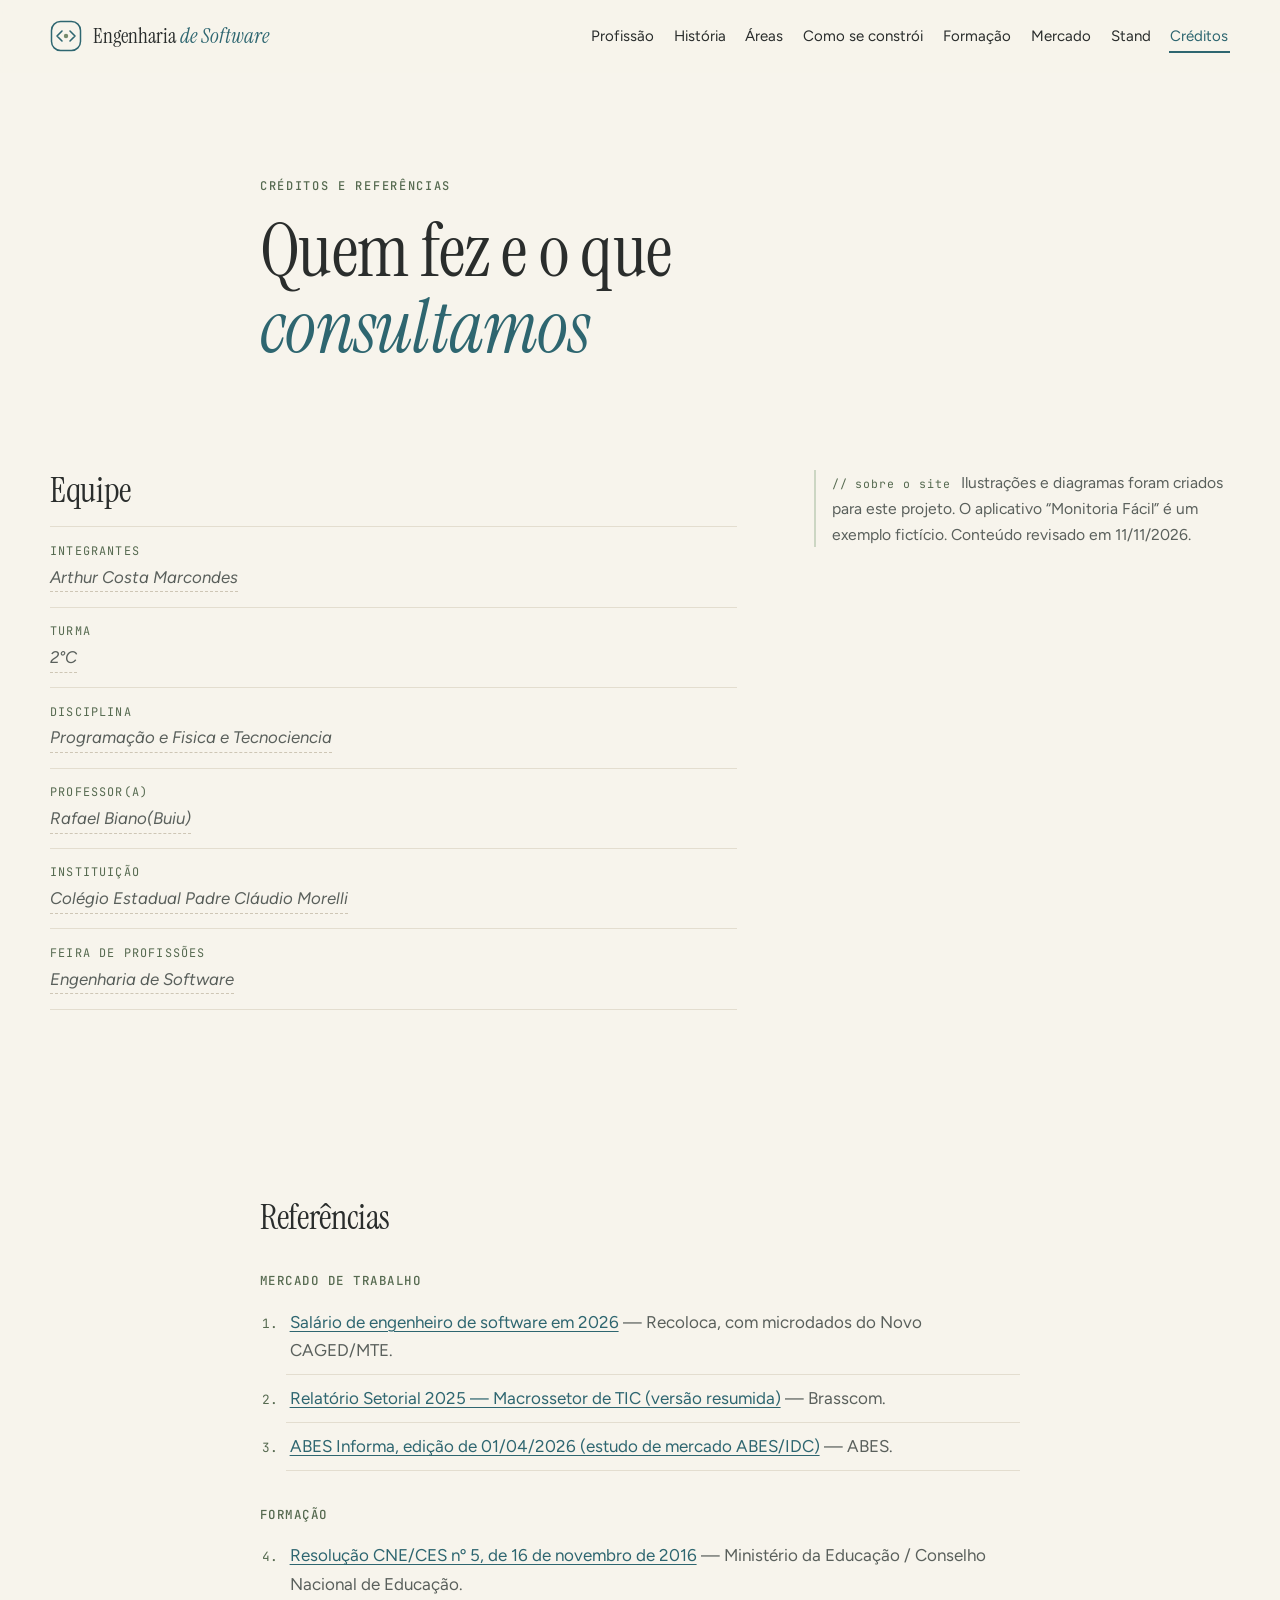
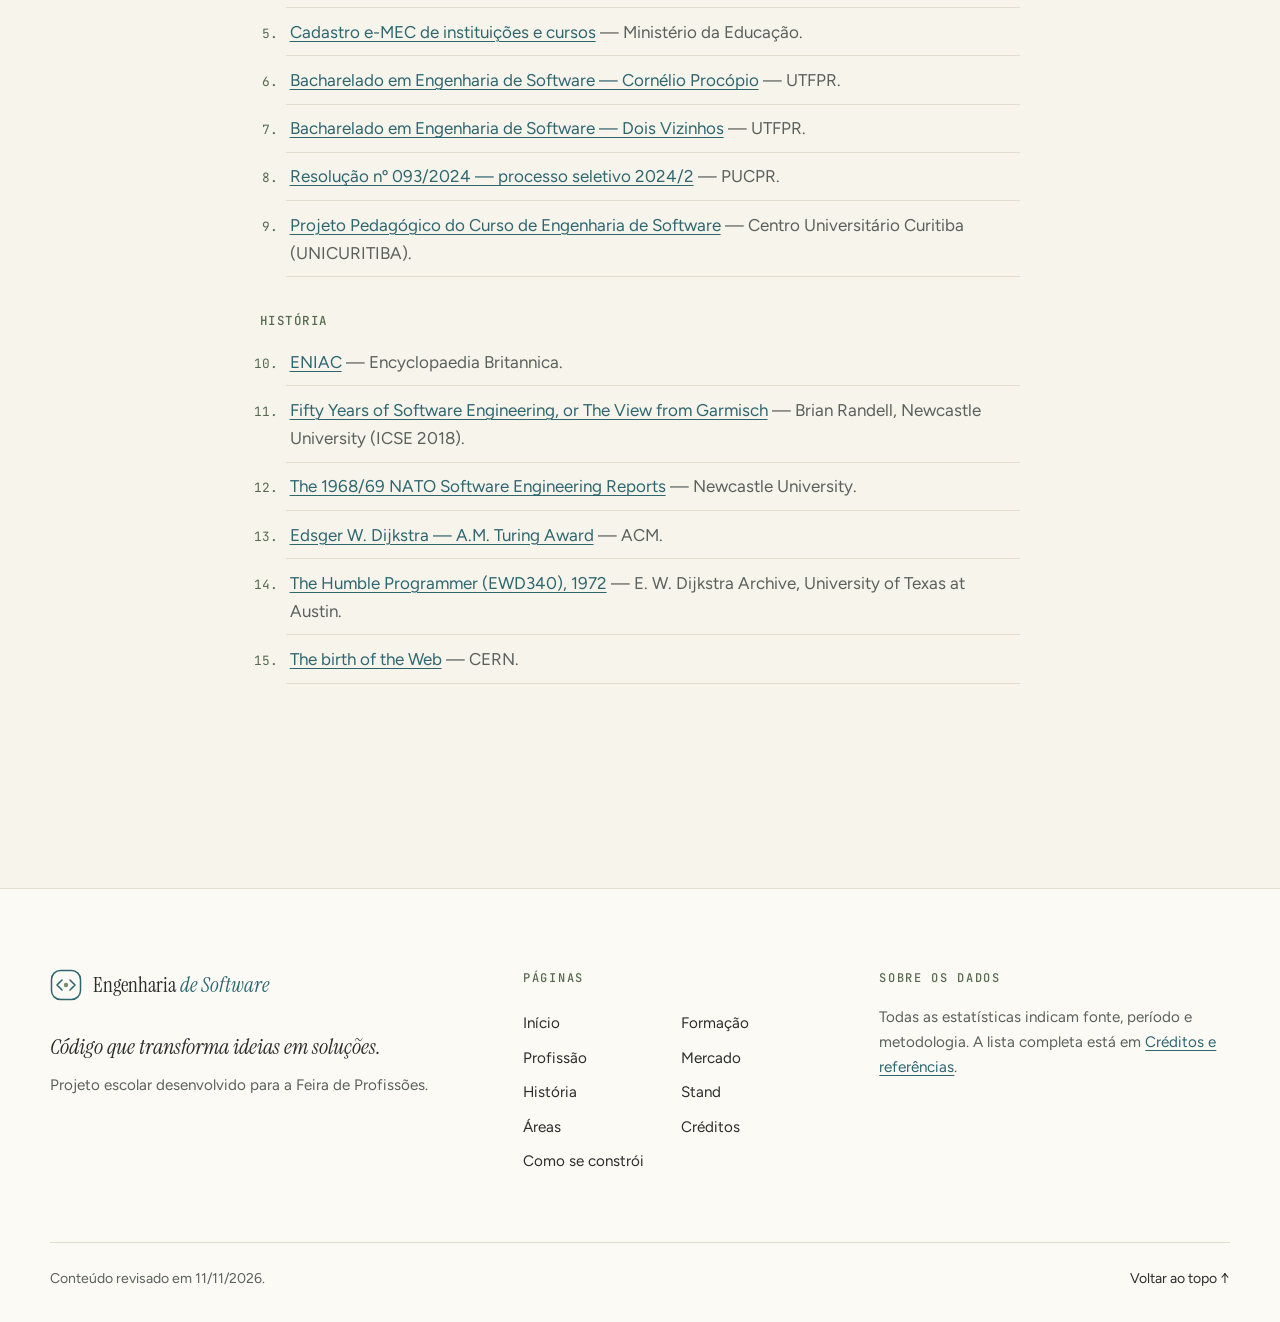
==== commit c449af92: "Pending changes exported from your codespace" ====
--- a/pages/creditos.html
+++ b/pages/creditos.html
@@ -62,12 +62,12 @@
           <h2 id="equipe-title" class="h3">Equipe</h2>
           <!-- PREENCHER: troque o texto de cada <dd class="fill"> pelos dados reais e remova a classe "fill". -->
           <dl class="credits">
-            <div><dt>Integrantes</dt><dd class="fill">[Nomes completos dos integrantes]</dd></div>
-            <div><dt>Turma</dt><dd class="fill">[Turma]</dd></div>
-            <div><dt>Disciplina</dt><dd class="fill">[Disciplina]</dd></div>
-            <div><dt>Professor(a)</dt><dd class="fill">[Nome do(a) professor(a)]</dd></div>
-            <div><dt>Instituição</dt><dd class="fill">[Nome da instituição]</dd></div>
-            <div><dt>Feira de Profissões</dt><dd class="fill">[Nome, data e local da feira]</dd></div>
+            <div><dt>Integrantes</dt><dd class="fill">Arthur Costa Marcondes</dd></div>
+            <div><dt>Turma</dt><dd class="fill">2°C</dd></div>
+            <div><dt>Disciplina</dt><dd class="fill">Programação e Fisica e Tecnociencia</dd></div>
+            <div><dt>Professor(a)</dt><dd class="fill">Rafael Biano(Buiu)</dd></div>
+            <div><dt>Instituição</dt><dd class="fill">Colégio Estadual Padre Cláudio Morelli</dd></div>
+            <div><dt>Feira de Profissões</dt><dd class="fill">Engenharia de Software</dd></div>
           </dl>
         </div>
         <aside class="split__side" aria-label="Sobre o site">
